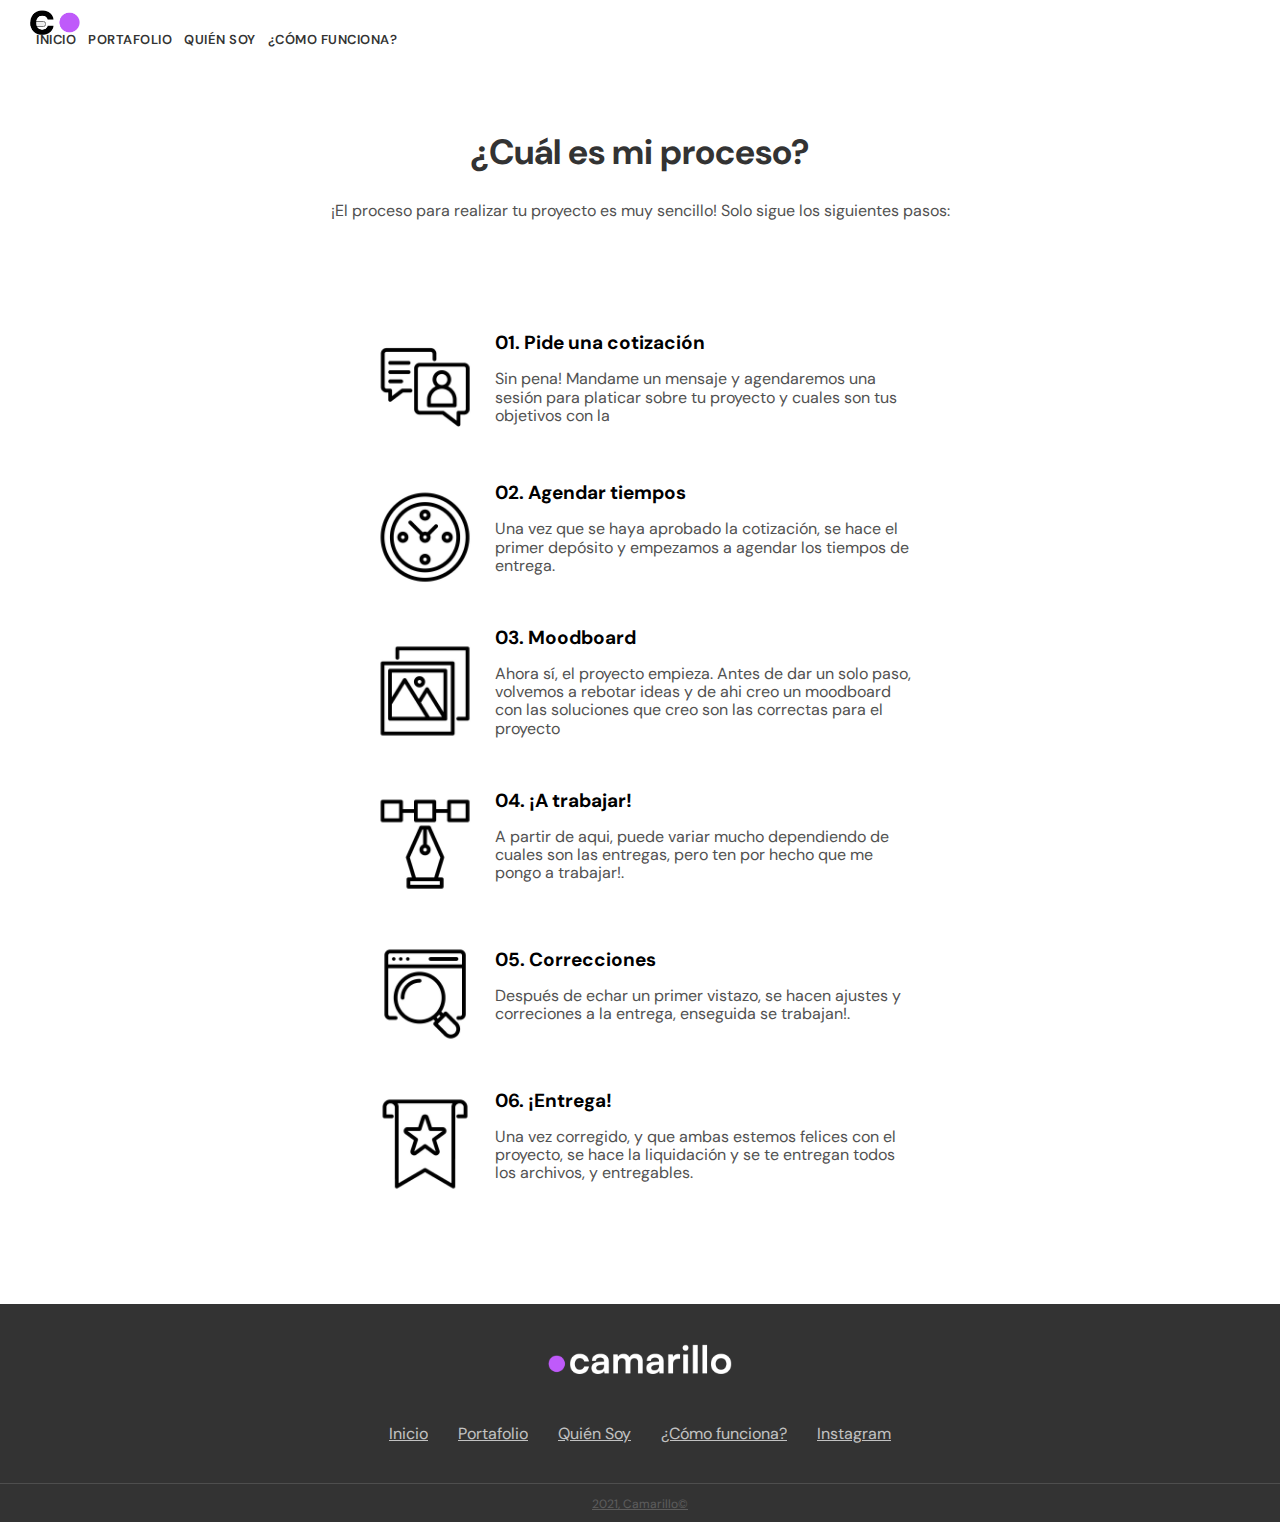
==== pages/como-funciona.html @ deee33c0 "actualizacion 2" ====
<!DOCTYPE html>
<html lang="en">
<head>
	<meta charset="UTF-8">
	<meta name="viewport" content="width=device-width, initial-scale=1.0">
	<title>¿Cómo funciona?</title>
	<link rel="stylesheet" href="https://cdn.jsdelivr.net/npm/bootstrap@4.6.1/dist/css/bootstrap.min.css" integrity="sha384-zCbKRCUGaJDkqS1kPbPd7TveP5iyJE0EjAuZQTgFLD2ylzuqKfdKlfG/eSrtxUkn" crossorigin="anonymous">
	<link rel="stylesheet" href="https://use.fontawesome.com/releases/v5.7.0/css/all.css" integrity="sha384-lZN37f5QGtY3VHgisS14W3ExzMWZxybE1SJSEsQp9S+oqd12jhcu+A56Ebc1zFSJ" crossorigin="anonymous">

	<link rel="stylesheet" href="../css/styles.css">
	<link rel="stylesheet" href="../css/normalize.css">
	<link rel="preconnect" href="https://fonts.googleapis.com">
	<link rel="preconnect" href="https://fonts.gstatic.com" crossorigin>
	<link href="https://fonts.googleapis.com/css2?family=DM+Sans:ital,wght@0,400;0,500;0,700;1,400;1,500;1,700&display=swap" rel="stylesheet">
</head>
<body>
<nav class="navbar navbar-expand-md bg-white sticky-top">
  <a class="navbar-brand" href="index.html"><img src="../images/logo-nuevo-corto.png" alt="logo" class="headerLogo"></a>
  <button class="navbar-toggler" type="button" data-toggle="collapse" data-target="#collapsibleNavbar">
    <span class="navbar-toggler-icon"><i class="fas fa-bars"></i></span>
  </button>
  <div class="collapse navbar-collapse navbar-wrapper" id="collapsibleNavbar">
    <ul class="navbar-nav">
		<li class="nav-item">
        <a class="nav-link" href="../index.html">Inicio</a>
      </li>
      <li class="nav-item">
        <a class="nav-link" href="portafolio.html">Portafolio</a>
      </li>
      <li class="nav-item">
        <a class="nav-link" href="quien-soy.html">Quién Soy</a>
      </li>
      <li class="nav-item">
        <a class="nav-link" href="como-funciona.html">¿Cómo funciona?</a>
      </li>    
    </ul>
  </div>  
</nav>
<!-- Introducción -->
	<section class="section sectionIntro">
		<div class="contentWrapper">
			<div class="quienSoyIntroText">
				<h2 class="sectionHeader">¿Cuál es mi proceso?</h2>
				<p>¡El proceso para realizar tu proyecto es muy sencillo! Solo sigue los siguientes pasos:</p>
			</div>
		</div>
	</section>
<!-- Pasos para diseño -->
	<section class="section sectionFuncionaPasos">
		<div class="contentWrapper">
			<div class="pasoWrapper">
				<img src="../images/icon-platicar.jpg" alt="icono" class="pasoImage">
				<div class="pasoText">
					<h5 class="smallHeading">01. Pide una cotización</h5>
					<p>Sin pena! Mandame un mensaje y agendaremos una sesión para platicar sobre tu proyecto y cuales son tus objetivos con la</p>
				</div>
			</div>
			<div class="pasoWrapper">
				<img src="../images/icon-tiempos.jpg" alt="icono" class="pasoImage">
				<div class="pasoText">
					<h5 class="smallHeading">02. Agendar tiempos</h5>
					<p>Una vez que se haya aprobado la cotización, se hace el primer depósito y empezamos a agendar los tiempos de entrega.</p>
				</div>
			</div>
			<div class="pasoWrapper">
				<img src="../images/icon-moodboard.jpg" alt="icono" class="pasoImage">
				<div class="pasoText">
					<h5 class="smallHeading">03. Moodboard</h5>
					<p>Ahora sí, el proyecto empieza. Antes de dar un solo paso, volvemos a rebotar ideas y de ahi creo un moodboard con las soluciones que creo son las correctas para el proyecto</p>
				</div>
			</div>
			<div class="pasoWrapper">
				<img src="../images/icon-diseno.jpg" alt="icono" class="pasoImage">
				<div class="pasoText">
					<h5 class="smallHeading">04. ¡A trabajar!</h5>
					<p>A partir de aqui, puede variar mucho dependiendo de cuales son las entregas, pero ten por hecho que me pongo a trabajar!.</p>
				</div>
			</div>
			<div class="pasoWrapper">
				<img src="../images/icon-search.jpg" alt="icono" class="pasoImage">
				<div class="pasoText">
					<h5 class="smallHeading">05. Correcciones</h5>
					<p>Después de echar un primer vistazo, se hacen ajustes y correciones a la entrega, enseguida se trabajan!.</p>
				</div>
			</div>
			<div class="pasoWrapper">
				<img src="../images/icon-entrega.jpg" alt="icono" class="pasoImage">
				<div class="pasoText">
					<h5 class="smallHeading">06. ¡Entrega!</h5>
					<p>Una vez corregido, y que ambas estemos felices con el proyecto, se hace la liquidación y se te entregan todos los archivos, y entregables.</p>
				</div>
			</div>
		</div>
	</section>
<!-- footer -->
<footer>
	<div class="footerTop">
		<div class="footerImage">
			<img src="../images/logo-completo-blanco.png" alt="">
		</div>
		<div class="footerLinks-wrapper">
			<ul>
				<li><a href="../index.html">Inicio</a></li>
				<li><a href="portafolio.html">Portafolio</a></li>
				<li><a href="quien-soy.html">Quién Soy</a></li>
				<li><a href="como-funciona.html">¿Cómo funciona?</a></li>
				<li><a href="https://www.instagram.com/bocolitoo/?hl=en">Instagram</a></li>
			</ul>
		</div>
	</div>
	<div class="footerBottom">
		<a href="../index.html">2021, Camarillo©</a>
	</div>
</footer>

<script src="https://cdn.jsdelivr.net/npm/jquery@3.5.1/dist/jquery.slim.min.js" integrity="sha384-DfXdz2htPH0lsSSs5nCTpuj/zy4C+OGpamoFVy38MVBnE+IbbVYUew+OrCXaRkfj" crossorigin="anonymous"></script>
<script src="https://cdn.jsdelivr.net/npm/popper.js@1.16.1/dist/umd/popper.min.js" integrity="sha384-9/reFTGAW83EW2RDu2S0VKaIzap3H66lZH81PoYlFhbGU+6BZp6G7niu735Sk7lN" crossorigin="anonymous"></script>
<script src="https://cdn.jsdelivr.net/npm/bootstrap@4.6.1/dist/js/bootstrap.min.js" integrity="sha384-VHvPCCyXqtD5DqJeNxl2dtTyhF78xXNXdkwX1CZeRusQfRKp+tA7hAShOK/B/fQ2" crossorigin="anonymous"></script>	
</body>
</html>
---- css/styles.css ----
@charset "UTF-8";
* {
  font-family: "DM Sans", sans-serif;
  box-sizing: border-box;
}

p {
  color: #515151;
}

.sectionHeader {
  color: #333;
  font-size: 35px;
  font-weight: bold;
  line-height: 1.2;
  text-align: center;
  margin-top: 40px;
}
@media only screen and (max-width: 768px) {
  .sectionHeader {
    font-size: 25px;
    margin-top: 30px;
  }
}

.headerLogo {
  display: inline-block;
  height: auto;
  width: 50px;
}

header {
  background-color: white;
  padding: 20px;
  position: sticky;
  top: 0;
}

.navbar-brand {
  position: absolute;
}

.navbar {
  padding: 10px 30px;
}

.navbar-wrapper {
  justify-content: center;
}

.navbar-toggler {
  margin-left: auto;
}

nav ul {
  display: inline-block;
  font-size: 0;
  list-style-type: none;
  padding: 0;
}
nav ul li {
  display: inline-block;
  padding: 5px 6px;
}
nav a {
  color: #333;
  font-size: 13px;
  font-weight: 600;
  letter-spacing: 0.5px;
  text-decoration: none;
  text-transform: uppercase;
  transition: all ease 150ms;
  line-height: 1;
}
nav a:hover {
  color: #be61f7;
}

.navbar-nav {
  text-align: center;
}

.fa-bars:before {
  font-size: 30px;
}

.section {
  max-width: 1330px;
  margin: 0 auto;
  padding: 30px 20px;
}

.heroImage {
  background-image: url(../images/fondo-home.jpeg);
  background-position: bottom;
  background-repeat: no-repeat;
  background-size: cover;
  height: 600px;
  margin: 0;
  width: 100%;
  max-width: 100%;
  position: relative;
}
.heroImage .contentWrapper {
  text-align: center;
  height: 100%;
  width: 100%;
  display: flex;
  justify-content: center;
  align-items: center;
  position: relative;
  z-index: 2;
}
.heroImage .contentWrapper h1 {
  color: #333333;
  font-size: 3rem;
  font-weight: 500;
  margin-bottom: 10px;
}
@media only screen and (max-width: 500px) {
  .heroImage .contentWrapper h1 {
    font-size: 2rem;
  }
}
.heroImage .contentWrapper p {
  color: #515151;
}

.white-gradient {
  background: linear-gradient(180deg, rgba(255, 255, 255, 0) 0%, white 100%);
  height: 180px;
  position: absolute;
  bottom: 0;
  z-index: 1;
  width: 100%;
  left: 0;
}

.heroImageText {
  max-width: 690px;
}

.quienSoy {
  margin-top: 60px;
  border-top: 0;
}
.quienSoy .contentWrapper {
  display: flex;
  align-items: center;
  justify-content: center;
  flex-wrap: wrap;
  max-width: 1000px;
  margin: 0 auto;
}

.quienSoyImage {
  display: flex;
  align-items: center;
  justify-content: center;
  padding: 10px;
  width: 50%;
}
@media only screen and (max-width: 500px) {
  .quienSoyImage {
    width: 100%;
  }
}
.quienSoyImage img {
  width: 100%;
  max-width: 400px;
}

.quienSoyText {
  display: flex;
  flex-direction: column;
  justify-content: center;
  text-align: left;
  width: 500px;
}
@media only screen and (max-width: 768px) {
  .quienSoyText {
    text-align: center;
  }
}
.quienSoyText .sectionHeader {
  text-align: left;
}
@media only screen and (max-width: 768px) {
  .quienSoyText .sectionHeader {
    text-align: center;
  }
}

.underlinedLink {
  color: #333;
  font-weight: 600;
  text-decoration: none;
  transition: all ease 150ms;
}
.underlinedLink:hover {
  color: #be61f7;
}

.primaryButton {
  display: inline-block;
  padding: 10px 40px;
  background-color: #be61f7;
  border-radius: 4px;
  color: white;
  text-align: center;
  text-decoration: none;
  transition: all ease 150ms;
}
.primaryButton:hover {
  background-color: #9633d3;
  color: white;
  text-decoration: none;
}

.sectionHeaderWrapper {
  text-align: center;
}

.portafolio .contentWrapper {
  display: flex;
  flex-wrap: wrap;
  justify-content: center;
  margin-top: 40px;
}

.proyect {
  width: 30%;
  min-width: 360px;
  padding: 10px;
}
@media only screen and (max-width: 500px) {
  .proyect {
    text-align: center;
    margin-bottom: 30px;
    width: 100%;
    min-width: auto;
  }
}
.proyect img {
  width: 100%;
}
.proyect p {
  font-weight: 100;
  color: #515151;
  font-size: 14px;
  line-height: 1.3;
  margin-top: 9px;
}

.proyect-label {
  font-weight: 700;
  margin: 14px 0 0 0;
  text-transform: uppercase;
  font-size: 11px;
  letter-spacing: 0.5px;
  line-height: 1;
}

/*Página de quien soy*/
.heroImage.quienSoySection {
  height: 400px;
  background-image: url(../images/fondo-quien-soy.jpeg);
  background-position: center;
}
.heroImage.quienSoySection .heroImageText h1 {
  color: white;
}

/*Página de portafolio*/
.innerNav {
  padding: 10px 20px;
}
.innerNav .contentWrapper {
  max-width: 1000px;
  margin: 0 auto;
  display: flex;
  align-items: center;
  justify-content: center;
  border: 1px solid #e9e9e9;
  padding: 10px;
  border-radius: 3px;
  flex-wrap: wrap;
}
.innerNav .contentWrapper a {
  display: block;
  font-size: 18px;
  text-align: center;
  padding: 10px 20px;
  text-decoration: none;
  color: #6a6a6a;
  transform: all ease 150ms;
  line-height: 1;
}
@media only screen and (max-width: 500px) {
  .innerNav .contentWrapper a {
    font-size: 16px;
  }
}
.innerNav .contentWrapper a:hover {
  color: #be61f7;
}
.innerNav .contentWrapper a:focus {
  color: #be61f7;
}

.sectionPort .proyect {
  padding: 30px 10px;
}

.sectionIntro .contentWrapper {
  max-width: 660px;
  text-align: center;
  margin: 0 auto;
}

.expSection .contentWrapper {
  display: flex;
  flex-wrap: wrap;
  justify-content: center;
}
.expSection .contentWrapper .expBox {
  min-width: 230px;
}

.expBox {
  text-align: center;
  max-width: 300px;
  padding: 20px;
}

.expLogo {
  width: 100%;
  opacity: 0.8;
  max-width: 200px;
}

.smallHeading {
  font-size: 19px;
  font-weight: 700;
  margin: 0;
}

.metafield {
  font-size: 13px;
  margin: 0 0 5px 0;
  font-weight: 500;
  color: #999898;
}

.sectionFuncionaPasos .contentWrapper {
  max-width: 550px;
  margin: 0 auto;
}

.pasoImage {
  width: 100%;
  max-width: 120px;
  margin-right: 10px;
}
@media only screen and (max-width: 500px) {
  .pasoImage {
    margin-right: 0;
  }
}

.pasoWrapper {
  display: flex;
  align-items: center;
  margin: 30px 0;
}
@media only screen and (max-width: 500px) {
  .pasoWrapper {
    flex-direction: column;
    align-items: center;
    justify-content: center;
    text-align: center;
  }
}

.pasoText  {
  padding-left: 10px;
}

.portafolioModalImage {
  width: 100%;
}

.modalButton {
  border: none;
  padding: 0;
}

.sectionProceso .proceso__h3 {
  max-width: 460px;
  text-align: center;
  font-size: 16px;
  margin: 20px auto;
  color: #5e5e5e;
  font-weight: 100;
}

.proceso__wrapper--flex {
  display: flex;
  justify-content: center;
  flex-wrap: wrap;
  margin-top: 50px;
}

.proceso__step {
  padding: 10px;
  width: 30%;
  text-align: center;
  min-width: 320px;
}
@media only screen and (max-width: 500px) {
  .proceso__step {
    min-width: 100%;
  }
}

.proceso__step--icon {
  width: 100%;
  max-width: 100px;
  margin-bottom: 20px;
}

.proceso__footer {
  text-align: center;
  margin-top: 30px;
}

.sectionContacto .contentWrapper {
  max-width: 800px;
  margin: 0 auto;
  background-color: #f9f9f9;
  padding: 40px;
  border-radius: 10px;
}

.form__wrapper {
  max-width: 580px;
  margin: 50px auto 30px auto;
}

.contacto__form--row {
  margin-bottom: 20px;
}

.secondaryButton {
  display: inline-block;
  padding: 10px 40px;
  background-color: #6c757d;
  border-radius: 4px;
  color: white;
  text-align: center;
  text-decoration: none;
  transition: all ease 150ms;
}
.secondaryButton:hover {
  background-color: #51565a;
  color: white;
  text-decoration: none;
}

footer {
  background-color: #333333;
  margin-top: 40px;
}

.footerTop {
  display: flex;
  flex-direction: column;
  align-items: center;
  padding: 40px 20px;
}

.footerImage {
  margin-bottom: 30px;
}
.footerImage img {
  height: 30px;
}

.footerLinks-wrapper ul {
  list-style-type: none;
  padding: 0;
  margin-bottom: 0;
  display: inline-flex;
  justify-content: center;
}
.footerLinks-wrapper ul li {
  padding: 0 15px;
}
.footerLinks-wrapper ul li a {
  color: white;
  opacity: 0.7;
  transition: all ease 150ms;
}
.footerLinks-wrapper ul li a:hover {
  text-decoration: none;
  opacity: 1;
}

.footerBottom {
  border-top: 1px solid #4e4e4e;
  padding: 10px 0;
  text-align: center;
}
.footerBottom a {
  color: white;
  opacity: 0.2;
  font-size: 12px;
  line-height: 1;
  transition: all ease 150ms;
}
.footerBottom a:hover {
  opacity: 1;
  text-decoration: none;
}

/*# sourceMappingURL=styles.css.map */
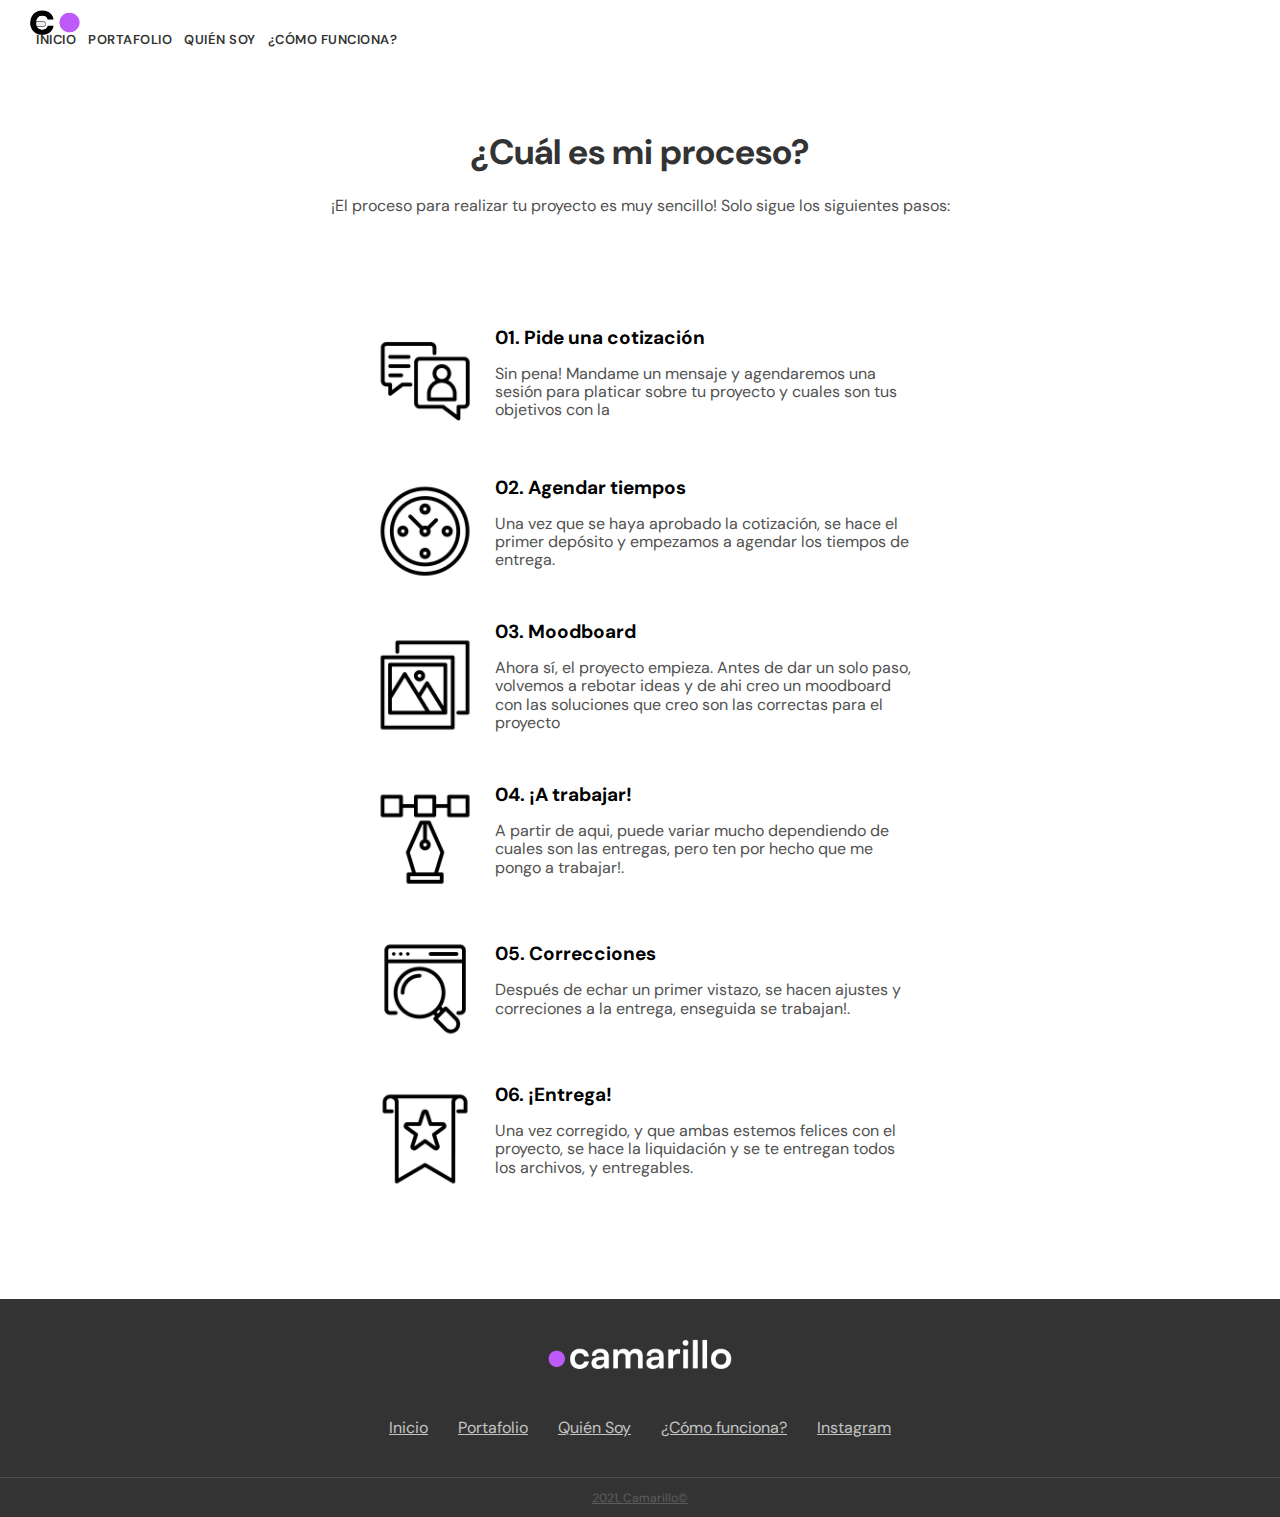
==== commit 0e4706cd: "Fixes de h1" ====
--- a/pages/como-funciona.html
+++ b/pages/como-funciona.html
@@ -3,7 +3,9 @@
 <head>
 	<meta charset="UTF-8">
 	<meta name="viewport" content="width=device-width, initial-scale=1.0">
+	<meta name="keywords" content="HTML, ASP, JS, META, PORTAFOLIO, ARTE, DISEÑO, GRAFICO, FREELANCER, DISEÑO GRÁFICO, MONTERREY, MÉXICO, SASS, ILLUSTRACIÓN, DISEÑO WEB, BRANDING">
 	<title>¿Cómo funciona?</title>
+	<meta name="description" content="¿Cuál es mi proceso para llevar a cabo un diseño? Conócelo aquí, dónde te explico paso a paso">
 	<link rel="stylesheet" href="https://cdn.jsdelivr.net/npm/bootstrap@4.6.1/dist/css/bootstrap.min.css" integrity="sha384-zCbKRCUGaJDkqS1kPbPd7TveP5iyJE0EjAuZQTgFLD2ylzuqKfdKlfG/eSrtxUkn" crossorigin="anonymous">
 	<link rel="stylesheet" href="https://use.fontawesome.com/releases/v5.7.0/css/all.css" integrity="sha384-lZN37f5QGtY3VHgisS14W3ExzMWZxybE1SJSEsQp9S+oqd12jhcu+A56Ebc1zFSJ" crossorigin="anonymous">
 
@@ -40,7 +42,7 @@
 	<section class="section sectionIntro">
 		<div class="contentWrapper">
 			<div class="quienSoyIntroText">
-				<h2 class="sectionHeader">¿Cuál es mi proceso?</h2>
+				<h1 class="sectionHeader">¿Cuál es mi proceso?</h1>
 				<p>¡El proceso para realizar tu proyecto es muy sencillo! Solo sigue los siguientes pasos:</p>
 			</div>
 		</div>
--- a/css/styles.css
+++ b/css/styles.css
@@ -492,6 +492,7 @@
   margin-bottom: 0;
   display: inline-flex;
   justify-content: center;
+  flex-wrap: wrap;
 }
 .footerLinks-wrapper ul li {
   padding: 0 15px;
